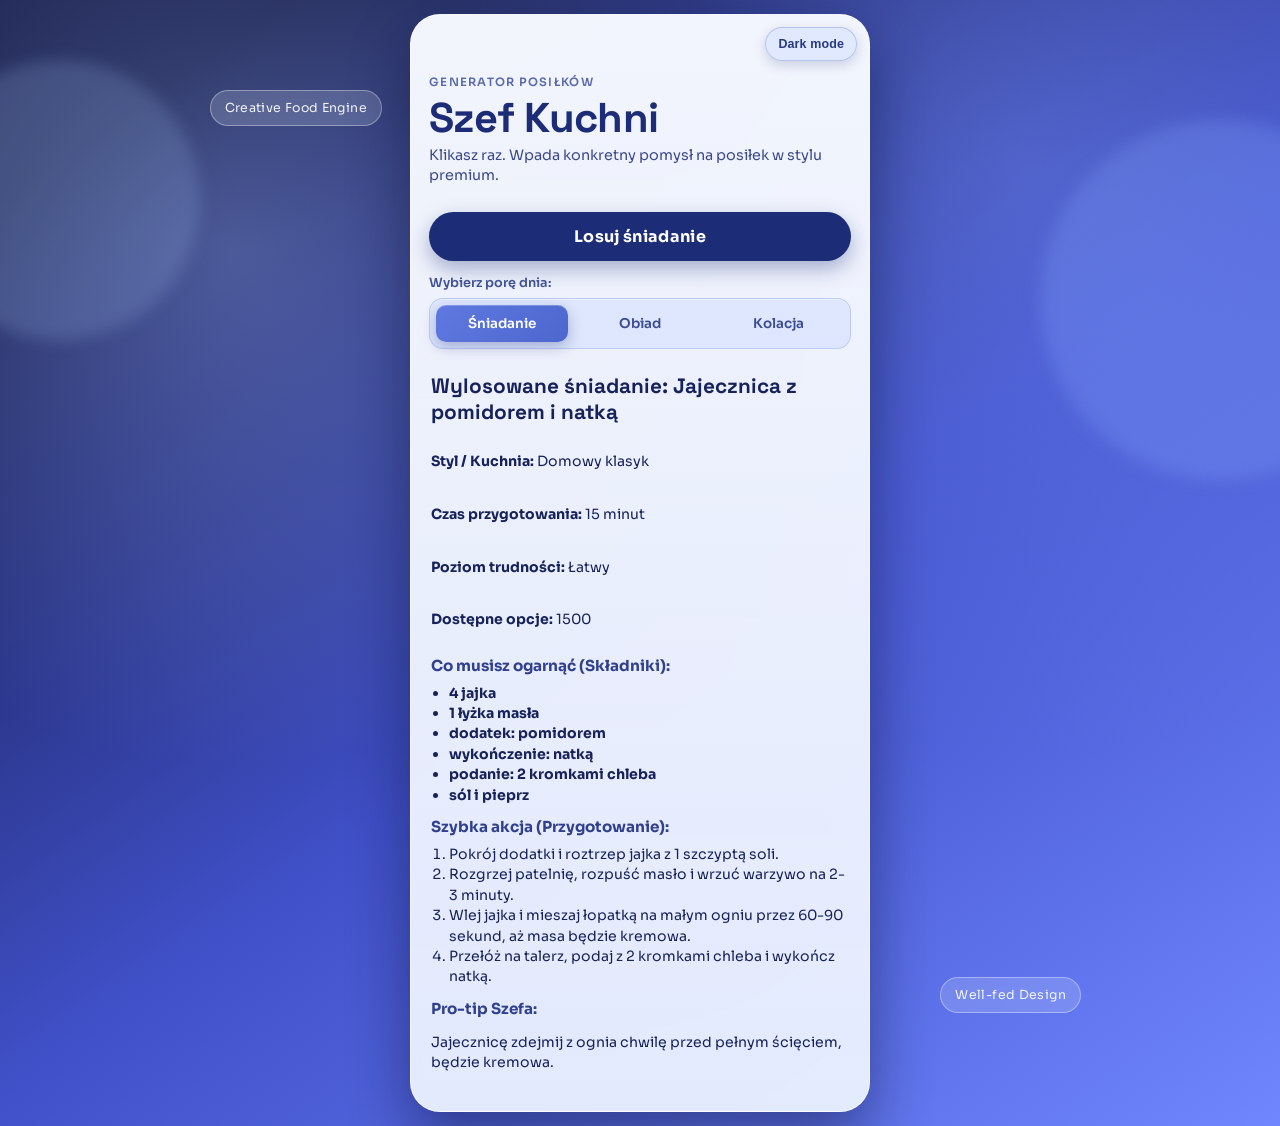
==== index.html @ 98784f63 "Add files via upload" ====
﻿<!doctype html>
<html lang="pl">
<head>
  <meta charset="UTF-8" />
  <meta name="viewport" content="width=device-width, initial-scale=1.0" />
  <title>Szef Kuchni</title>
  <meta name="theme-color" content="#4050c8" />
  <meta name="apple-mobile-web-app-capable" content="yes" />
  <meta name="apple-mobile-web-app-status-bar-style" content="black-translucent" />
  <meta name="apple-mobile-web-app-title" content="Szef Kuchni" />
  <link rel="icon" type="image/png" sizes="32x32" href="favicon-32.png" />
  <link rel="apple-touch-icon" sizes="180x180" href="apple-touch-icon.png" />
  <link rel="manifest" href="manifest.webmanifest" />
  <link rel="preconnect" href="https://fonts.googleapis.com">
  <link rel="preconnect" href="https://fonts.gstatic.com" crossorigin>
  <link href="https://fonts.googleapis.com/css2?family=Space+Grotesk:wght@400;500;700&family=Sora:wght@400;600;700&display=swap" rel="stylesheet">
  <link rel="stylesheet" href="styles.css" />
</head>
<body>
  <div class="ambient ambient-a"></div>
  <div class="ambient ambient-b"></div>
  <div class="ambient ambient-c"></div>

  <main class="scene">
    <div class="badge badge-top">Creative Food Engine</div>
    <div class="badge badge-bottom">Well-fed Design</div>

    <section class="phone-shell">
      <button id="themeToggle" class="theme-toggle" type="button" aria-label="Przełącz tryb ciemny">Dark mode</button>

      <header class="hero">
        <p class="eyebrow">GENERATOR POSIŁKÓW</p>
        <h1>Szef Kuchni</h1>
        <p class="lead">Klikasz raz. Wpada konkretny pomysł na posiłek w stylu premium.</p>
        <button id="drawBtn">Losuj obiad</button>
      </header>

      <div class="meal-type-picker">
        <span>Wybierz porę dnia:</span>
        <div class="segment-control" id="mealType" role="tablist" aria-label="Typ posiłku">
          <button type="button" class="segment active" data-type="breakfast">Śniadanie</button>
          <button type="button" class="segment" data-type="lunch">Obiad</button>
          <button type="button" class="segment" data-type="dinner">Kolacja</button>
        </div>
      </div>

      <section class="card" id="result" aria-live="polite">
        <p>Kliknij „Losuj obiad”, a Szef wyda werdykt.</p>
      </section>
    </section>
  </main>

  <script src="app.js"></script>
</body>
</html>
---- styles.css ----
﻿:root {
  --bg-dark: #121944;
  --bg-mid: #4050c8;
  --bg-soft: #6f86ff;
  --card-bg: rgba(240, 245, 255, 0.9);
  --text-strong: #17225a;
  --text-soft: #31408e;
  --accent: #f6de65;
  --white: #ffffff;
  --shadow-main: 0 28px 60px rgba(7, 11, 42, 0.45);
}

* {
  box-sizing: border-box;
}

body {
  margin: 0;
  min-height: 100dvh;
  font-family: "Sora", sans-serif;
  color: var(--white);
  background: radial-gradient(circle at 18% 22%, rgba(164, 186, 255, 0.35), transparent 38%),
    radial-gradient(circle at 80% 15%, rgba(123, 148, 255, 0.4), transparent 42%),
    linear-gradient(145deg, var(--bg-dark) 10%, var(--bg-mid) 54%, var(--bg-soft) 100%);
  overflow-x: hidden;
  -webkit-tap-highlight-color: transparent;
}

.ambient {
  position: fixed;
  pointer-events: none;
  border-radius: 999px;
  filter: blur(8px);
}

.ambient-a {
  width: 280px;
  height: 280px;
  left: -80px;
  top: 60px;
  background: rgba(173, 203, 255, 0.18);
}

.ambient-b {
  width: 360px;
  height: 360px;
  right: -120px;
  top: 120px;
  background: rgba(136, 168, 255, 0.25);
}

.ambient-c {
  width: 280px;
  height: 280px;
  left: 44%;
  bottom: -120px;
  background: rgba(75, 98, 210, 0.35);
}

.scene {
  width: min(1050px, 100vw);
  margin: 0 auto;
  position: relative;
  display: flex;
  justify-content: center;
  align-items: center;
  min-height: 100dvh;
  padding: 14px;
}

.phone-shell {
  width: min(460px, 100%);
  border-radius: 30px;
  background: linear-gradient(180deg, rgba(246, 249, 255, 0.98), rgba(236, 242, 255, 0.94));
  border: 1px solid rgba(255, 255, 255, 0.6);
  box-shadow: var(--shadow-main);
  padding: 18px;
  backdrop-filter: blur(10px);
  position: relative;
  overflow: hidden;
}

.theme-toggle {
  position: absolute;
  top: 12px;
  right: 12px;
  width: auto;
  min-height: 34px;
  margin: 0;
  padding: 8px 12px;
  border-radius: 999px;
  border: 1px solid rgba(120, 140, 216, 0.4);
  background: rgba(220, 230, 255, 0.8);
  color: #273981;
  font-size: 0.78rem;
  font-weight: 700;
  letter-spacing: 0.01em;
  box-shadow: 0 4px 12px rgba(42, 58, 130, 0.2);
  z-index: 8;
}

.theme-toggle:hover {
  transform: none;
  filter: brightness(1.04);
}

.hero {
  padding-top: 42px;
}

.eyebrow {
  font-size: 0.72rem;
  letter-spacing: 0.11em;
  margin: 0;
  color: rgba(48, 66, 148, 0.78);
  font-weight: 600;
}

h1 {
  margin: 8px 0 6px;
  font-family: "Space Grotesk", sans-serif;
  font-size: clamp(1.8rem, 6vw, 2.6rem);
  line-height: 1;
  letter-spacing: -0.02em;
  color: #1c2c76;
}

.lead {
  margin: 0 0 16px;
  color: rgba(40, 55, 128, 0.9);
  font-size: 0.9rem;
  line-height: 1.45;
}

.meal-type-picker {
  margin-bottom: 14px;
  display: grid;
  gap: 7px;
}

.meal-type-picker span {
  font-size: 0.8rem;
  color: rgba(39, 56, 131, 0.86);
  font-weight: 600;
}

.segment-control {
  display: grid;
  grid-template-columns: repeat(3, 1fr);
  gap: 6px;
  padding: 6px;
  border-radius: 14px;
  background: rgba(184, 202, 255, 0.28);
  border: 1px solid rgba(126, 152, 235, 0.35);
  box-shadow: inset 0 1px 0 rgba(255, 255, 255, 0.4);
}

.segment {
  margin: 0;
  width: 100%;
  border: 0;
  border-radius: 10px;
  padding: 10px 8px;
  background: transparent;
  color: rgba(41, 58, 139, 0.9);
  font: inherit;
  font-size: 0.84rem;
  font-weight: 600;
  letter-spacing: 0;
  box-shadow: none;
}

.segment:hover {
  transform: none;
  filter: none;
  background: rgba(255, 255, 255, 0.45);
}

.segment.active {
  background: linear-gradient(130deg, rgba(88, 115, 223, 0.95), rgba(60, 89, 199, 0.9));
  color: #ffffff;
  box-shadow: 0 5px 14px rgba(31, 48, 120, 0.3), inset 0 1px 0 rgba(255, 255, 255, 0.25);
}

body.dark-mode .phone-shell {
  background: linear-gradient(180deg, rgba(16, 22, 58, 0.98), rgba(24, 33, 84, 0.96));
  border-color: rgba(116, 142, 245, 0.35);
}

body.dark-mode .theme-toggle {
  background: rgba(73, 95, 186, 0.35);
  border-color: rgba(156, 178, 255, 0.45);
  color: #e9efff;
}

body.dark-mode .eyebrow {
  color: rgba(174, 194, 255, 0.82);
}

body.dark-mode h1 {
  color: #f2f6ff;
}

body.dark-mode .lead,
body.dark-mode .meal-type-picker span {
  color: rgba(215, 225, 255, 0.9);
}

body.dark-mode .segment-control {
  background: rgba(79, 104, 205, 0.28);
  border-color: rgba(130, 156, 255, 0.35);
}

body.dark-mode .segment {
  color: rgba(225, 233, 255, 0.9);
}

body.dark-mode .segment:hover {
  background: rgba(132, 156, 246, 0.2);
}

body.dark-mode .segment.active {
  background: linear-gradient(130deg, rgba(255, 255, 255, 0.26), rgba(193, 210, 255, 0.16));
  color: #ffffff;
}

body.dark-mode .card {
  color: #e7eeff;
}

body.dark-mode #result h3 {
  color: #becfff;
}

body.dark-mode #drawBtn {
  background: #e9efff;
  color: #1c2c76;
  box-shadow: 0 8px 20px rgba(18, 30, 88, 0.32);
}

.card {
  background: transparent;
  color: var(--text-strong);
  border-radius: 0;
  padding: 10px 2px 6px;
  min-height: 320px;
  box-shadow: none;
}

#result h2 {
  font-family: "Space Grotesk", sans-serif;
  margin: 0 0 12px;
  font-size: 1.3rem;
  line-height: 1.25;
}

#result h3 {
  margin: 12px 0 8px;
  color: var(--text-soft);
  font-size: 0.95rem;
}

#result p,
#result li {
  font-size: 0.88rem;
  line-height: 1.45;
}

#result ul,
#result ol {
  margin: 0;
  padding-left: 18px;
}

.meta {
  display: grid;
  gap: 4px;
}

#drawBtn {
  margin-top: 10px;
  margin-bottom: 14px;
  width: 100%;
  border: none;
  border-radius: 999px;
  padding: 14px 18px;
  font: inherit;
  font-weight: 700;
  letter-spacing: 0.02em;
  background: #1c2c76;
  color: #ffffff;
  box-shadow: 0 8px 20px rgba(28, 44, 118, 0.35);
  cursor: pointer;
  transition: transform 0.18s ease, filter 0.18s ease;
}

#drawBtn:hover {
  transform: translateY(-2px);
  filter: brightness(1.04);
}

#drawBtn:active {
  transform: translateY(0);
}

#drawBtn:focus-visible,
.theme-toggle:focus-visible,
.segment:focus-visible {
  outline: 2px solid rgba(255, 255, 255, 0.8);
  outline-offset: 2px;
}

.badge {
  position: absolute;
  padding: 9px 14px;
  border-radius: 999px;
  background: rgba(233, 240, 255, 0.18);
  border: 1px solid rgba(255, 255, 255, 0.36);
  color: rgba(248, 251, 255, 0.95);
  font-size: 0.78rem;
  letter-spacing: 0.03em;
  backdrop-filter: blur(6px);
}

.badge-top {
  top: 8%;
  left: 9%;
}

.badge-bottom {
  right: 8%;
  bottom: 10%;
}

@media (max-width: 900px) {
  .badge {
    display: none;
  }

  .scene {
    width: 100vw;
    padding: max(12px, env(safe-area-inset-top)) 12px max(12px, env(safe-area-inset-bottom));
    align-items: stretch;
  }

  .phone-shell {
    min-height: calc(100dvh - 24px);
    border-radius: 24px;
    display: flex;
    flex-direction: column;
    padding: 16px 14px 14px;
    background: linear-gradient(180deg, rgba(246, 249, 255, 0.98), rgba(236, 242, 255, 0.95));
  }

  .theme-toggle {
    top: 10px;
    right: 10px;
    min-height: 32px;
    padding: 7px 11px;
    font-size: 0.75rem;
  }

  .card {
    flex: 1;
    min-height: 0;
    overflow: auto;
    -webkit-overflow-scrolling: touch;
    padding: 8px 2px 4px;
    border-radius: 0;
  }

  #result h2 {
    font-size: 1.12rem;
    line-height: 1.3;
  }

  #result p,
  #result li {
    font-size: 0.9rem;
    line-height: 1.5;
  }

  .segment {
    padding: 12px 8px;
    font-size: 0.86rem;
    font-weight: 700;
  }

  #drawBtn {
    margin-top: 8px;
    margin-bottom: 12px;
    min-height: 52px;
    font-size: 0.96rem;
    position: static;
  }
}

@media (max-width: 420px) {
  .scene {
    padding: max(8px, env(safe-area-inset-top)) 8px max(8px, env(safe-area-inset-bottom));
  }

  .phone-shell {
    min-height: calc(100dvh - 16px);
    padding: 14px 12px 12px;
    border-radius: 16px;
  }

  .theme-toggle {
    top: 8px;
    right: 8px;
  }

  h1 {
    font-size: 1.56rem;
  }

  .lead {
    font-size: 0.82rem;
    margin-bottom: 12px;
  }

  .meal-type-picker {
    gap: 6px;
    margin-bottom: 10px;
  }

  .meal-type-picker span {
    font-size: 0.76rem;
  }

  .segment-control {
    gap: 5px;
    padding: 5px;
    border-radius: 12px;
  }

  .card {
    padding: 14px;
  }

  #result h3 {
    font-size: 0.9rem;
    margin-top: 10px;
  }

  #result ul,
  #result ol {
    padding-left: 16px;
  }
}
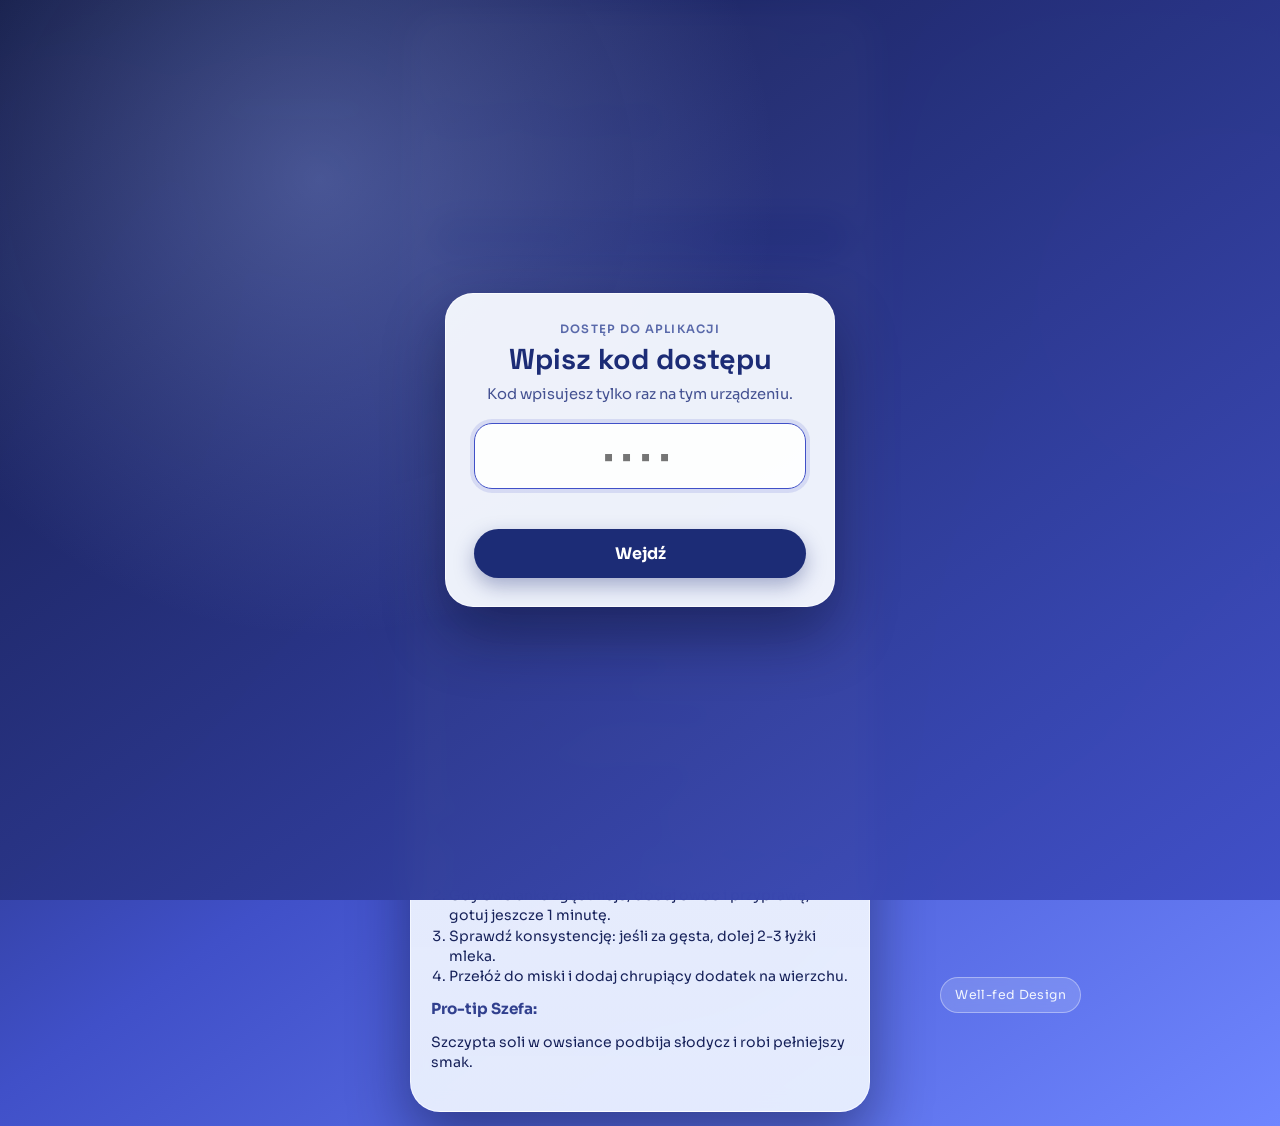
==== commit b0ef3caf: "New version" ====
--- a/index.html
+++ b/index.html
@@ -1,30 +1,41 @@
-﻿<!doctype html>
-<html lang="pl">
-<head>
-  <meta charset="UTF-8" />
-  <meta name="viewport" content="width=device-width, initial-scale=1.0" />
-  <title>Szef Kuchni</title>
-  <meta name="theme-color" content="#4050c8" />
-  <meta name="apple-mobile-web-app-capable" content="yes" />
-  <meta name="apple-mobile-web-app-status-bar-style" content="black-translucent" />
-  <meta name="apple-mobile-web-app-title" content="Szef Kuchni" />
-  <link rel="icon" type="image/png" sizes="32x32" href="favicon-32.png" />
-  <link rel="apple-touch-icon" sizes="180x180" href="apple-touch-icon.png" />
-  <link rel="manifest" href="manifest.webmanifest" />
-  <link rel="preconnect" href="https://fonts.googleapis.com">
-  <link rel="preconnect" href="https://fonts.gstatic.com" crossorigin>
-  <link href="https://fonts.googleapis.com/css2?family=Space+Grotesk:wght@400;500;700&family=Sora:wght@400;600;700&display=swap" rel="stylesheet">
-  <link rel="stylesheet" href="styles.css" />
-</head>
-<body>
-  <div class="ambient ambient-a"></div>
-  <div class="ambient ambient-b"></div>
-  <div class="ambient ambient-c"></div>
-
-  <main class="scene">
-    <div class="badge badge-top">Creative Food Engine</div>
-    <div class="badge badge-bottom">Well-fed Design</div>
-
+<!doctype html>
+<html lang="pl">
+<head>
+  <meta charset="UTF-8" />
+  <meta name="viewport" content="width=device-width, initial-scale=1.0" />
+  <title>Szef Kuchni</title>
+  <meta name="theme-color" content="#4050c8" />
+  <meta name="apple-mobile-web-app-capable" content="yes" />
+  <meta name="apple-mobile-web-app-status-bar-style" content="black-translucent" />
+  <meta name="apple-mobile-web-app-title" content="Szef Kuchni" />
+  <link rel="icon" type="image/png" sizes="32x32" href="favicon-32.png" />
+  <link rel="apple-touch-icon" sizes="180x180" href="apple-touch-icon.png" />
+  <link rel="manifest" href="manifest.webmanifest" />
+  <link rel="preconnect" href="https://fonts.googleapis.com">
+  <link rel="preconnect" href="https://fonts.gstatic.com" crossorigin>
+  <link href="https://fonts.googleapis.com/css2?family=Space+Grotesk:wght@400;500;700&family=Sora:wght@400;600;700&display=swap" rel="stylesheet">
+  <link rel="stylesheet" href="styles.css" />
+</head>
+<body>
+
+  <div class="access-gate" id="accessGate" role="dialog" aria-modal="true" aria-labelledby="gateTitle">
+    <form class="access-card" id="accessForm">
+      <p class="eyebrow">DOSTĘP DO APLIKACJI</p>
+      <h2 id="gateTitle">Wpisz kod dostępu</h2>
+      <p class="access-lead">Kod wpisujesz tylko raz na tym urządzeniu.</p>
+      <input id="accessCode" class="access-input" type="password" inputmode="numeric" pattern="[0-9]*" maxlength="4" placeholder="••••" autocomplete="one-time-code" aria-label="Kod dostępu" />
+      <p class="access-error" id="accessError" aria-live="polite"></p>
+      <button class="access-button" type="submit">Wejdź</button>
+    </form>
+  </div>
+  <div class="ambient ambient-a"></div>
+  <div class="ambient ambient-b"></div>
+  <div class="ambient ambient-c"></div>
+
+  <main class="scene">
+    <div class="badge badge-top">Creative Food Engine</div>
+    <div class="badge badge-bottom">Well-fed Design</div>
+
     <section class="phone-shell">
       <button id="themeToggle" class="theme-toggle" type="button" aria-label="Przełącz tryb ciemny">Dark mode</button>
 
@@ -34,22 +45,22 @@
         <p class="lead">Klikasz raz. Wpada konkretny pomysł na posiłek w stylu premium.</p>
         <button id="drawBtn">Losuj obiad</button>
       </header>
-
-      <div class="meal-type-picker">
-        <span>Wybierz porę dnia:</span>
-        <div class="segment-control" id="mealType" role="tablist" aria-label="Typ posiłku">
-          <button type="button" class="segment active" data-type="breakfast">Śniadanie</button>
-          <button type="button" class="segment" data-type="lunch">Obiad</button>
-          <button type="button" class="segment" data-type="dinner">Kolacja</button>
-        </div>
-      </div>
-
+
+      <div class="meal-type-picker">
+        <span>Wybierz porę dnia:</span>
+        <div class="segment-control" id="mealType" role="tablist" aria-label="Typ posiłku">
+          <button type="button" class="segment active" data-type="breakfast">Śniadanie</button>
+          <button type="button" class="segment" data-type="lunch">Obiad</button>
+          <button type="button" class="segment" data-type="dinner">Kolacja</button>
+        </div>
+      </div>
+
       <section class="card" id="result" aria-live="polite">
         <p>Kliknij „Losuj obiad”, a Szef wyda werdykt.</p>
       </section>
     </section>
   </main>
-
-  <script src="app.js"></script>
-</body>
-</html>
+
+  <script src="app.js"></script>
+</body>
+</html>
--- a/styles.css
+++ b/styles.css
@@ -1,4 +1,92 @@
-﻿:root {
+
+.access-gate {
+  position: fixed;
+  inset: 0;
+  z-index: 999;
+  display: grid;
+  place-items: center;
+  padding: 18px;
+  background: radial-gradient(circle at 25% 20%, rgba(164, 186, 255, 0.32), transparent 38%),
+    linear-gradient(145deg, rgba(18, 25, 68, 0.98), rgba(64, 80, 200, 0.98));
+  backdrop-filter: blur(12px);
+}
+
+.access-gate.hidden {
+  display: none;
+}
+
+.access-card {
+  width: min(390px, 100%);
+  padding: 28px;
+  border-radius: 28px;
+  background: rgba(246, 249, 255, 0.96);
+  border: 1px solid rgba(255, 255, 255, 0.72);
+  box-shadow: var(--shadow-main);
+  color: var(--text-strong);
+  text-align: center;
+}
+
+.access-card h2 {
+  margin: 8px 0 8px;
+  font-family: "Space Grotesk", sans-serif;
+  font-size: 1.8rem;
+  line-height: 1.1;
+  color: #1c2c76;
+}
+
+.access-lead {
+  margin: 0 0 18px;
+  color: rgba(40, 55, 128, 0.86);
+  font-size: 0.92rem;
+  line-height: 1.45;
+}
+
+.access-input {
+  width: 100%;
+  border: 1px solid rgba(126, 152, 235, 0.5);
+  border-radius: 18px;
+  padding: 16px;
+  background: rgba(255, 255, 255, 0.9);
+  color: #1c2c76;
+  font: inherit;
+  font-size: 1.6rem;
+  font-weight: 700;
+  text-align: center;
+  letter-spacing: 0.3em;
+  outline: none;
+}
+
+.access-input:focus {
+  border-color: #4050c8;
+  box-shadow: 0 0 0 4px rgba(64, 80, 200, 0.14);
+}
+
+.access-error {
+  min-height: 20px;
+  margin: 10px 0;
+  color: #b42318;
+  font-size: 0.86rem;
+  font-weight: 700;
+}
+
+.access-button {
+  width: 100%;
+  border: none;
+  border-radius: 999px;
+  padding: 14px 18px;
+  background: #1c2c76;
+  color: #ffffff;
+  font: inherit;
+  font-weight: 700;
+  cursor: pointer;
+  box-shadow: 0 8px 20px rgba(28, 44, 118, 0.35);
+}
+
+.access-button:hover {
+  filter: brightness(1.04);
+}
+
+:root {
   --bg-dark: #121944;
   --bg-mid: #4050c8;
   --bg-soft: #6f86ff;
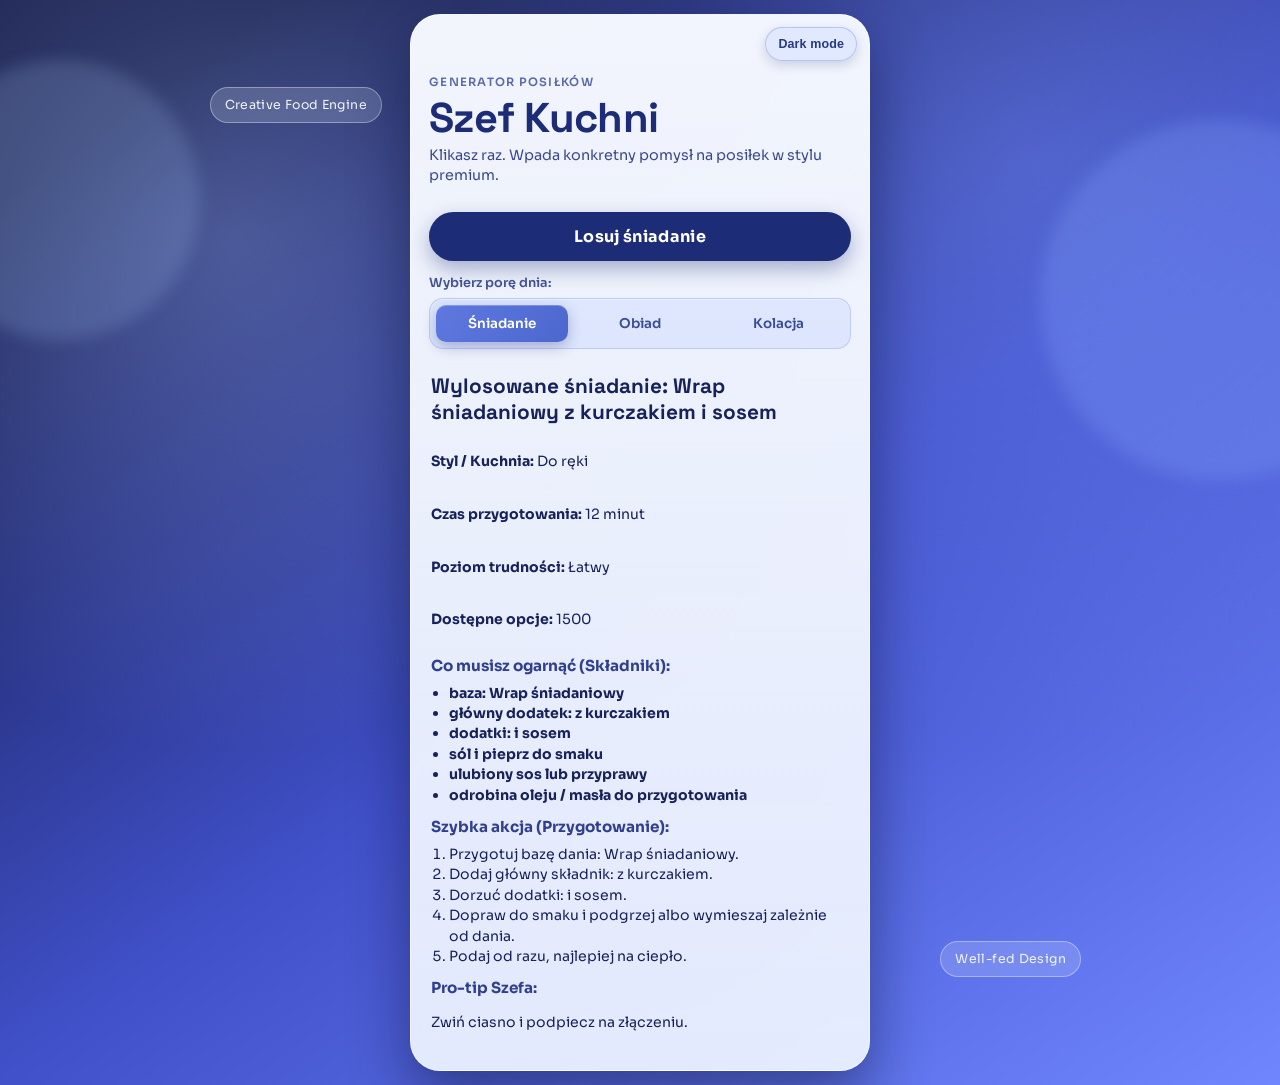
==== commit 9c8f096c: "Add files via upload" ====
--- a/index.html
+++ b/index.html
@@ -1,41 +1,30 @@
-<!doctype html>
-<html lang="pl">
-<head>
-  <meta charset="UTF-8" />
-  <meta name="viewport" content="width=device-width, initial-scale=1.0" />
-  <title>Szef Kuchni</title>
-  <meta name="theme-color" content="#4050c8" />
-  <meta name="apple-mobile-web-app-capable" content="yes" />
-  <meta name="apple-mobile-web-app-status-bar-style" content="black-translucent" />
-  <meta name="apple-mobile-web-app-title" content="Szef Kuchni" />
-  <link rel="icon" type="image/png" sizes="32x32" href="favicon-32.png" />
-  <link rel="apple-touch-icon" sizes="180x180" href="apple-touch-icon.png" />
-  <link rel="manifest" href="manifest.webmanifest" />
-  <link rel="preconnect" href="https://fonts.googleapis.com">
-  <link rel="preconnect" href="https://fonts.gstatic.com" crossorigin>
-  <link href="https://fonts.googleapis.com/css2?family=Space+Grotesk:wght@400;500;700&family=Sora:wght@400;600;700&display=swap" rel="stylesheet">
-  <link rel="stylesheet" href="styles.css" />
-</head>
-<body>
-
-  <div class="access-gate" id="accessGate" role="dialog" aria-modal="true" aria-labelledby="gateTitle">
-    <form class="access-card" id="accessForm">
-      <p class="eyebrow">DOSTĘP DO APLIKACJI</p>
-      <h2 id="gateTitle">Wpisz kod dostępu</h2>
-      <p class="access-lead">Kod wpisujesz tylko raz na tym urządzeniu.</p>
-      <input id="accessCode" class="access-input" type="password" inputmode="numeric" pattern="[0-9]*" maxlength="4" placeholder="••••" autocomplete="one-time-code" aria-label="Kod dostępu" />
-      <p class="access-error" id="accessError" aria-live="polite"></p>
-      <button class="access-button" type="submit">Wejdź</button>
-    </form>
-  </div>
-  <div class="ambient ambient-a"></div>
-  <div class="ambient ambient-b"></div>
-  <div class="ambient ambient-c"></div>
-
-  <main class="scene">
-    <div class="badge badge-top">Creative Food Engine</div>
-    <div class="badge badge-bottom">Well-fed Design</div>
-
+﻿<!doctype html>
+<html lang="pl">
+<head>
+  <meta charset="UTF-8" />
+  <meta name="viewport" content="width=device-width, initial-scale=1.0" />
+  <title>Szef Kuchni</title>
+  <meta name="theme-color" content="#4050c8" />
+  <meta name="apple-mobile-web-app-capable" content="yes" />
+  <meta name="apple-mobile-web-app-status-bar-style" content="black-translucent" />
+  <meta name="apple-mobile-web-app-title" content="Szef Kuchni" />
+  <link rel="icon" type="image/png" sizes="32x32" href="favicon-32.png" />
+  <link rel="apple-touch-icon" sizes="180x180" href="apple-touch-icon.png" />
+  <link rel="manifest" href="manifest.webmanifest" />
+  <link rel="preconnect" href="https://fonts.googleapis.com">
+  <link rel="preconnect" href="https://fonts.gstatic.com" crossorigin>
+  <link href="https://fonts.googleapis.com/css2?family=Space+Grotesk:wght@400;500;700&family=Sora:wght@400;600;700&display=swap" rel="stylesheet">
+  <link rel="stylesheet" href="styles.css" />
+</head>
+<body>
+  <div class="ambient ambient-a"></div>
+  <div class="ambient ambient-b"></div>
+  <div class="ambient ambient-c"></div>
+
+  <main class="scene">
+    <div class="badge badge-top">Creative Food Engine</div>
+    <div class="badge badge-bottom">Well-fed Design</div>
+
     <section class="phone-shell">
       <button id="themeToggle" class="theme-toggle" type="button" aria-label="Przełącz tryb ciemny">Dark mode</button>
 
@@ -45,22 +34,22 @@
         <p class="lead">Klikasz raz. Wpada konkretny pomysł na posiłek w stylu premium.</p>
         <button id="drawBtn">Losuj obiad</button>
       </header>
-
-      <div class="meal-type-picker">
-        <span>Wybierz porę dnia:</span>
-        <div class="segment-control" id="mealType" role="tablist" aria-label="Typ posiłku">
-          <button type="button" class="segment active" data-type="breakfast">Śniadanie</button>
-          <button type="button" class="segment" data-type="lunch">Obiad</button>
-          <button type="button" class="segment" data-type="dinner">Kolacja</button>
-        </div>
-      </div>
-
+
+      <div class="meal-type-picker">
+        <span>Wybierz porę dnia:</span>
+        <div class="segment-control" id="mealType" role="tablist" aria-label="Typ posiłku">
+          <button type="button" class="segment active" data-type="breakfast">Śniadanie</button>
+          <button type="button" class="segment" data-type="lunch">Obiad</button>
+          <button type="button" class="segment" data-type="dinner">Kolacja</button>
+        </div>
+      </div>
+
       <section class="card" id="result" aria-live="polite">
         <p>Kliknij „Losuj obiad”, a Szef wyda werdykt.</p>
       </section>
     </section>
   </main>
-
-  <script src="app.js"></script>
-</body>
-</html>
+
+  <script src="app.js"></script>
+</body>
+</html>
--- a/styles.css
+++ b/styles.css
@@ -1,92 +1,4 @@
-
-.access-gate {
-  position: fixed;
-  inset: 0;
-  z-index: 999;
-  display: grid;
-  place-items: center;
-  padding: 18px;
-  background: radial-gradient(circle at 25% 20%, rgba(164, 186, 255, 0.32), transparent 38%),
-    linear-gradient(145deg, rgba(18, 25, 68, 0.98), rgba(64, 80, 200, 0.98));
-  backdrop-filter: blur(12px);
-}
-
-.access-gate.hidden {
-  display: none;
-}
-
-.access-card {
-  width: min(390px, 100%);
-  padding: 28px;
-  border-radius: 28px;
-  background: rgba(246, 249, 255, 0.96);
-  border: 1px solid rgba(255, 255, 255, 0.72);
-  box-shadow: var(--shadow-main);
-  color: var(--text-strong);
-  text-align: center;
-}
-
-.access-card h2 {
-  margin: 8px 0 8px;
-  font-family: "Space Grotesk", sans-serif;
-  font-size: 1.8rem;
-  line-height: 1.1;
-  color: #1c2c76;
-}
-
-.access-lead {
-  margin: 0 0 18px;
-  color: rgba(40, 55, 128, 0.86);
-  font-size: 0.92rem;
-  line-height: 1.45;
-}
-
-.access-input {
-  width: 100%;
-  border: 1px solid rgba(126, 152, 235, 0.5);
-  border-radius: 18px;
-  padding: 16px;
-  background: rgba(255, 255, 255, 0.9);
-  color: #1c2c76;
-  font: inherit;
-  font-size: 1.6rem;
-  font-weight: 700;
-  text-align: center;
-  letter-spacing: 0.3em;
-  outline: none;
-}
-
-.access-input:focus {
-  border-color: #4050c8;
-  box-shadow: 0 0 0 4px rgba(64, 80, 200, 0.14);
-}
-
-.access-error {
-  min-height: 20px;
-  margin: 10px 0;
-  color: #b42318;
-  font-size: 0.86rem;
-  font-weight: 700;
-}
-
-.access-button {
-  width: 100%;
-  border: none;
-  border-radius: 999px;
-  padding: 14px 18px;
-  background: #1c2c76;
-  color: #ffffff;
-  font: inherit;
-  font-weight: 700;
-  cursor: pointer;
-  box-shadow: 0 8px 20px rgba(28, 44, 118, 0.35);
-}
-
-.access-button:hover {
-  filter: brightness(1.04);
-}
-
-:root {
+﻿:root {
   --bg-dark: #121944;
   --bg-mid: #4050c8;
   --bg-soft: #6f86ff;
